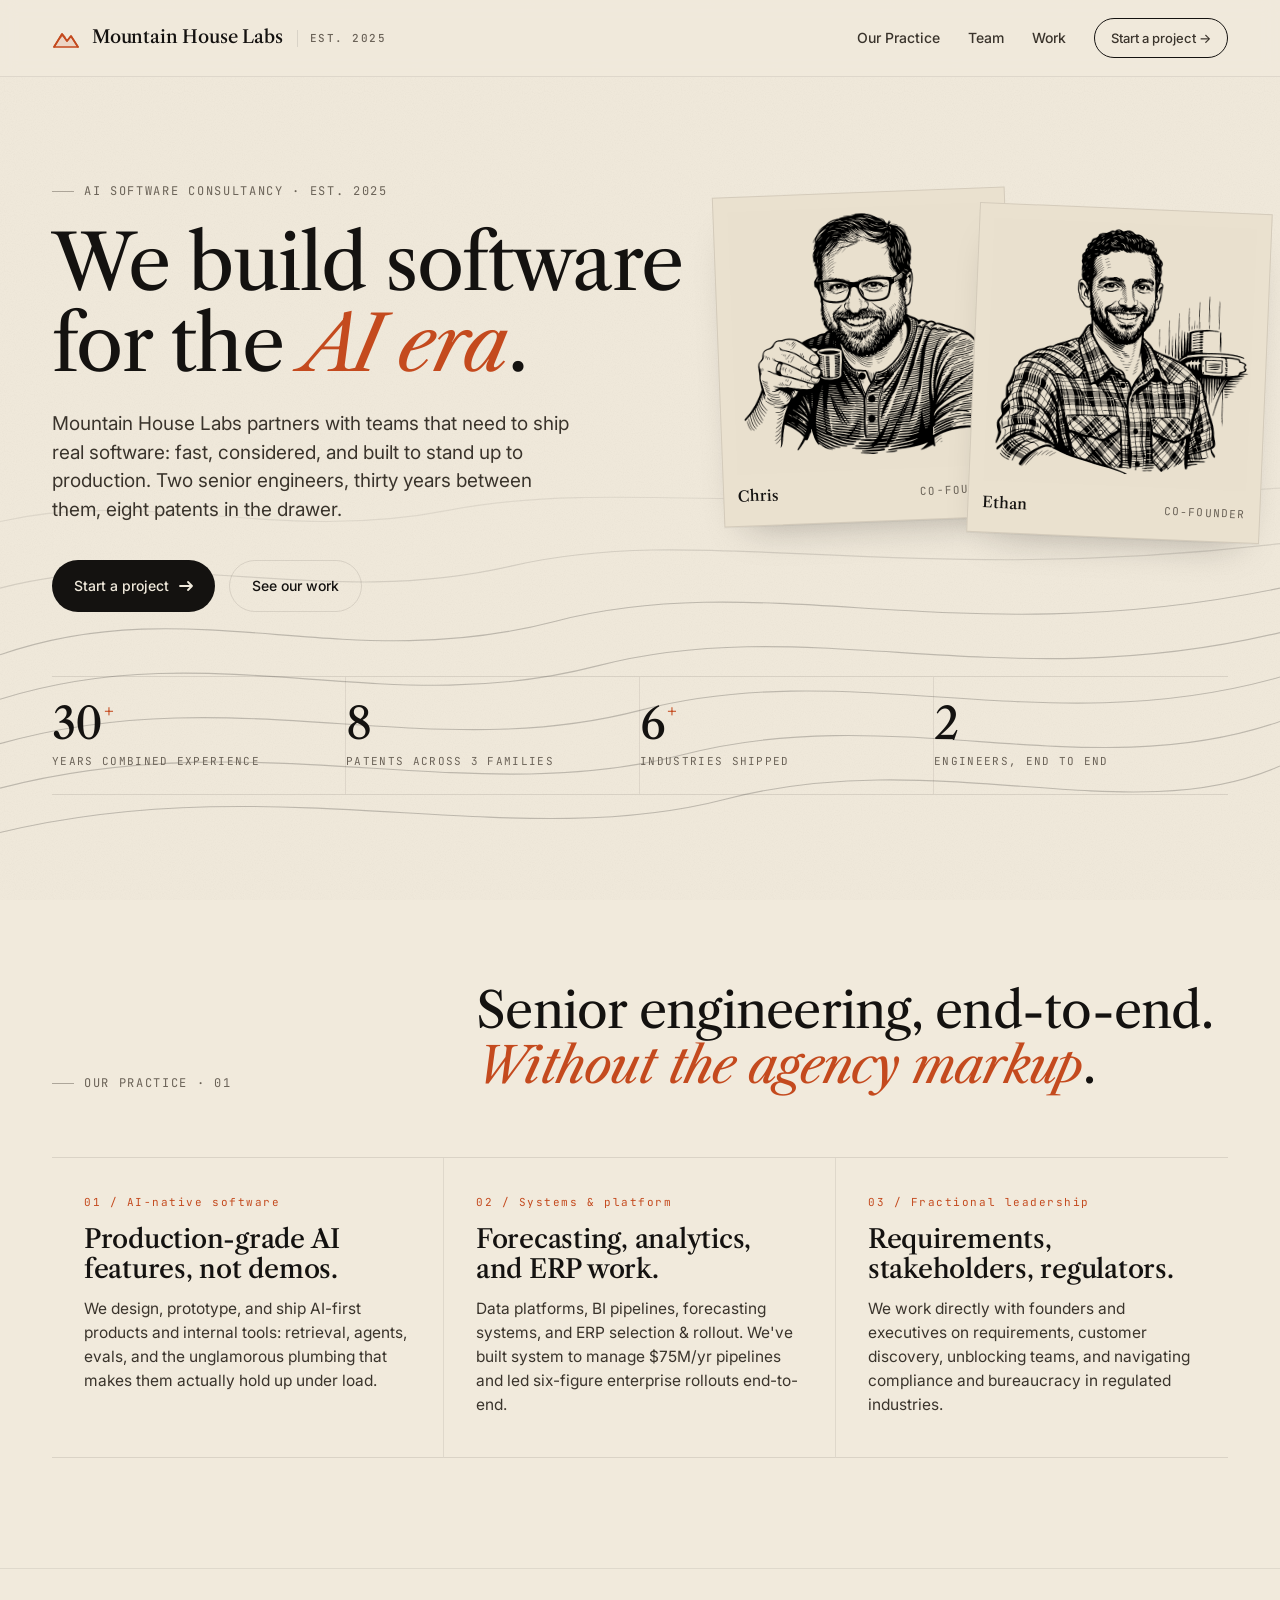
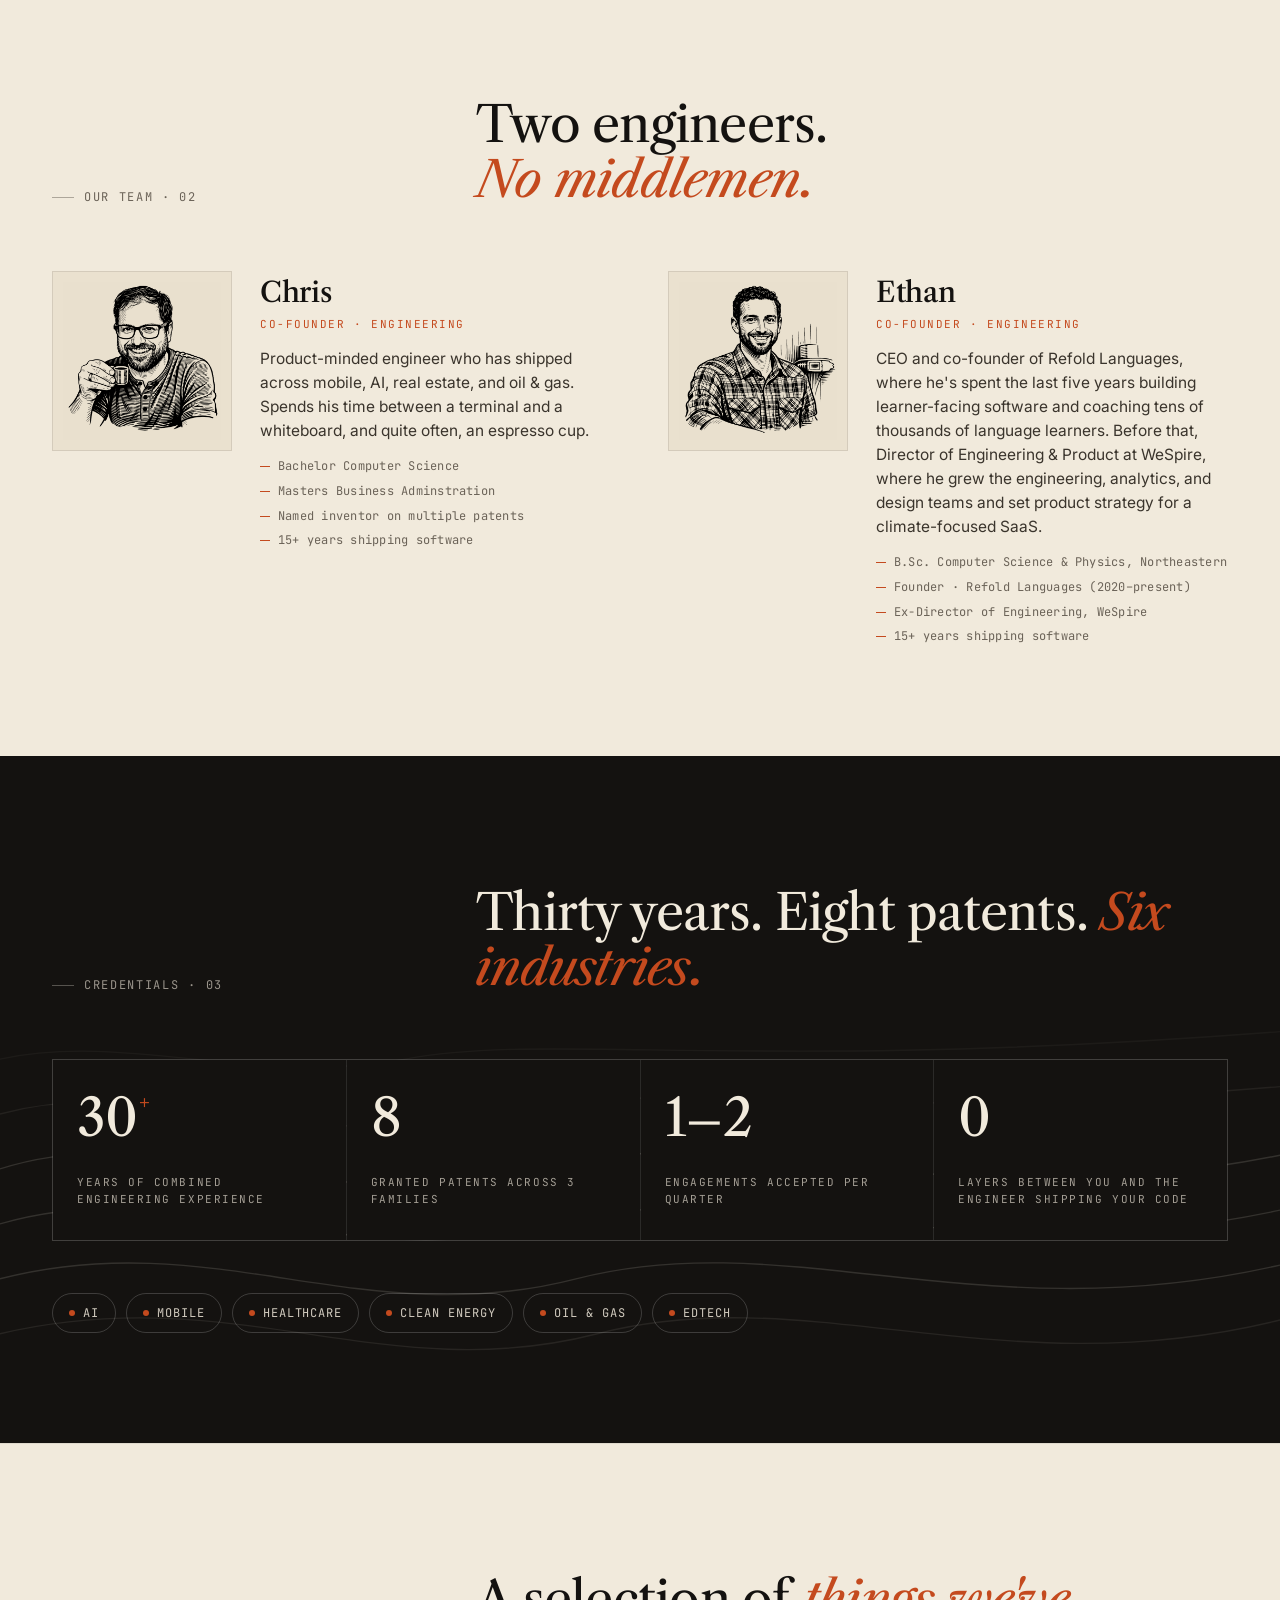
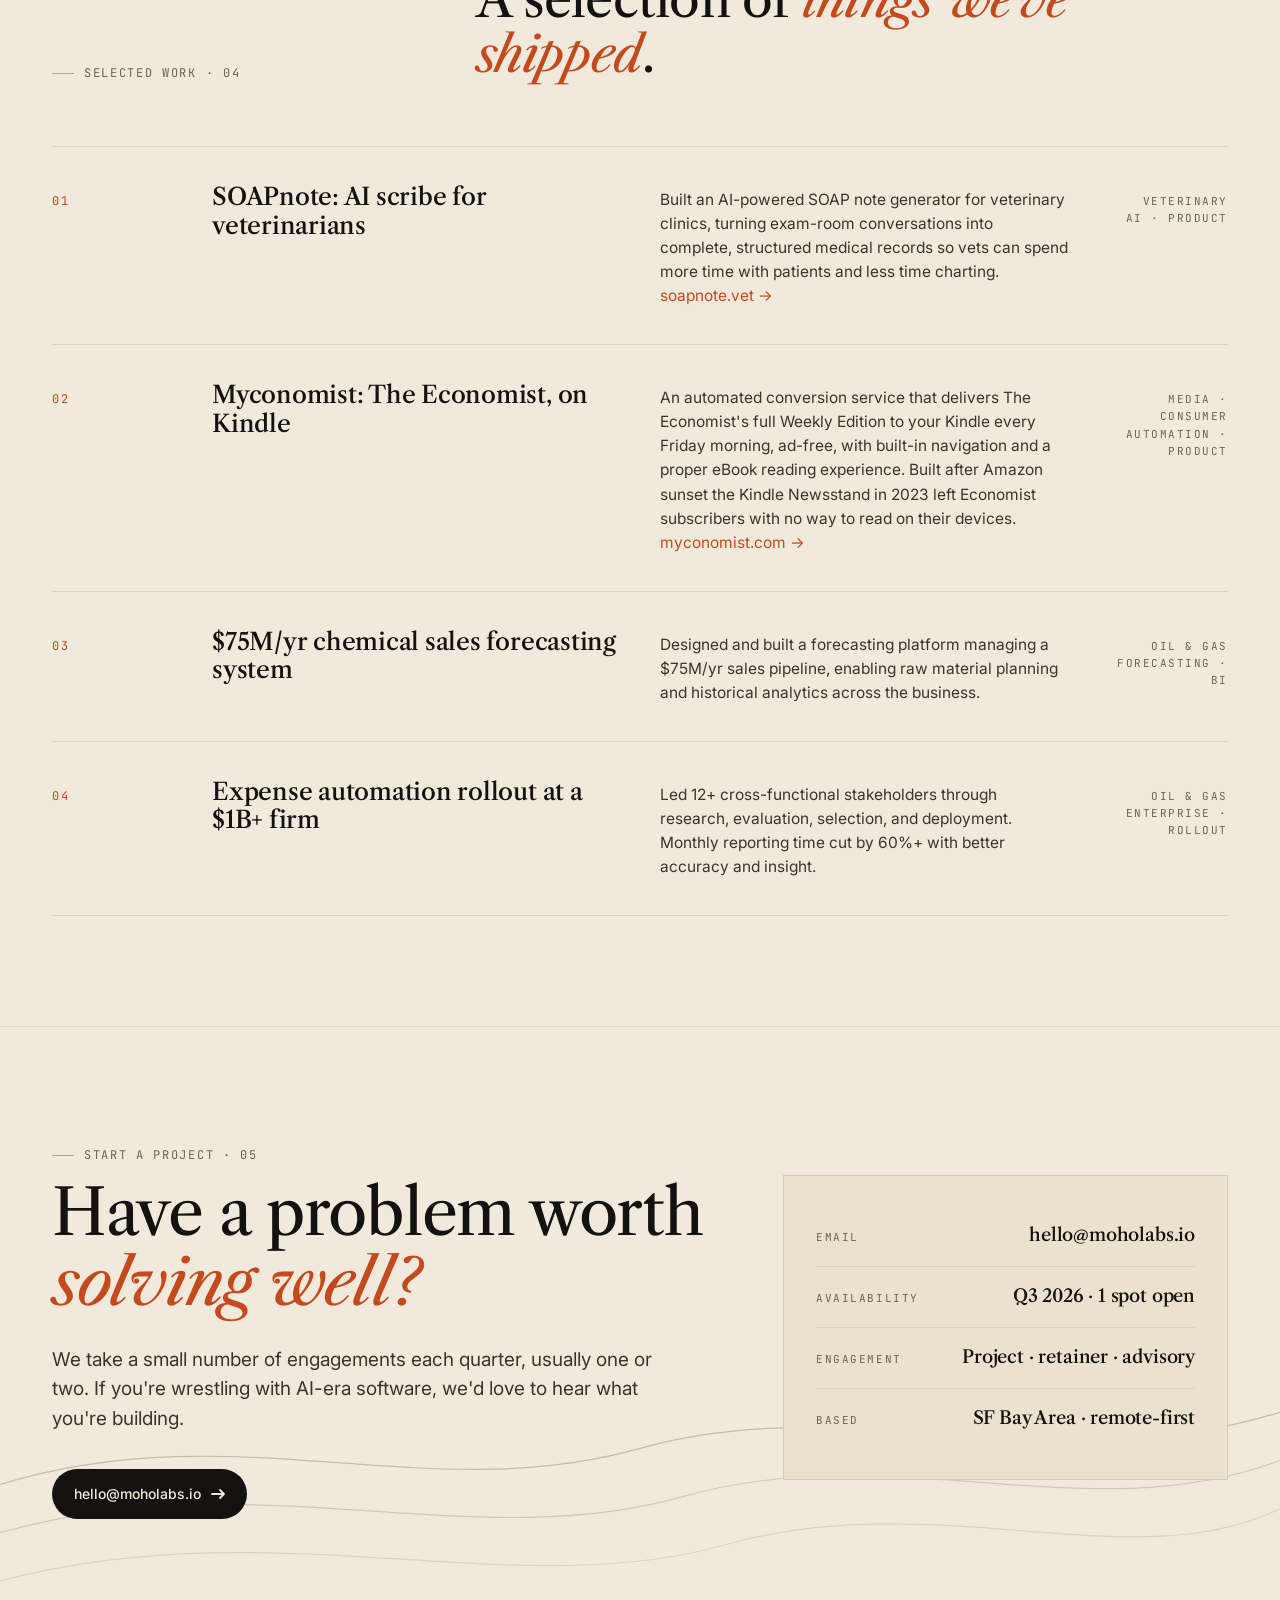
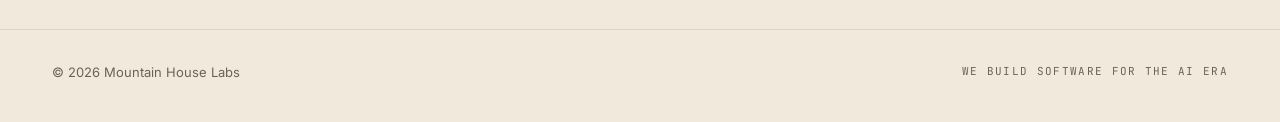
==== Mountain House Labs.html @ b5875a96 "content copy tweaks" ====
<!doctype html>
<html lang="en">
<head>
<meta charset="utf-8" />
<meta name="viewport" content="width=device-width, initial-scale=1" />
<title>Mountain House Labs. We build software for the AI era</title>
<meta name="description" content="Mountain House Labs is a software consultancy for the AI era. We partner with teams to ship real software, faster." />

<template id="__bundler_thumbnail" data-bg-color="#F1EADC">
  <svg viewBox="0 0 1200 800" xmlns="http://www.w3.org/2000/svg">
    <rect width="1200" height="800" fill="#F1EADC"/>
    <g fill="none" stroke="#141210" stroke-width="8" stroke-linejoin="round" stroke-linecap="round">
      <path d="M180 620 L460 260 L640 500 L800 330 L1020 620 Z" fill="#141210" fill-opacity=".10"/>
      <path d="M180 620 L460 260 L640 500 L800 330 L1020 620"/>
      <path d="M380 410 L500 290 L580 370" stroke="#C44A1E" stroke-opacity=".9"/>
    </g>
    <g fill="none" stroke="#141210" stroke-width="2" opacity=".35">
      <path d="M0 680 C 240 620 440 700 640 650 C 840 600 1020 680 1200 620"/>
      <path d="M0 720 C 260 660 480 740 680 690 C 880 640 1060 720 1200 660"/>
    </g>
  </svg>
</template>

<link rel="preconnect" href="https://fonts.googleapis.com">
<link rel="preconnect" href="https://fonts.gstatic.com" crossorigin>
<link href="https://fonts.googleapis.com/css2?family=Libre+Caslon+Text:ital,wght@0,400;0,700;1,400&family=Inter:wght@400;500;600&family=JetBrains+Mono:wght@400;500&display=swap" rel="stylesheet">

<script>
const TWEAKS = /*EDITMODE-BEGIN*/{
  "accent": "#C44A1E",
  "paper": "#F1EADC",
  "ink": "#141210",
  "heroVariant": "portraits",
  "showTopo": true,
  "tagline": "We build software for the AI era."
}/*EDITMODE-END*/;
</script>

<style>
  :root {
    --paper: #F1EADC;
    --paper-2: #EAE1CF;
    --ink: #141210;
    --ink-2: #3A342C;
    --stone: #6B6358;
    --stone-2: #938A7C;
    --line: #1412101A;
    --line-2: #14121014;
    --accent: #C44A1E;
    --accent-ink: #7A2A0E;
    --serif: 'Libre Caslon Text', 'Times New Roman', serif;
    --sans: 'Inter', system-ui, -apple-system, sans-serif;
    --mono: 'JetBrains Mono', ui-monospace, 'SF Mono', Menlo, monospace;
  }

  * { box-sizing: border-box; }
  html, body { margin: 0; padding: 0; }
  html { scroll-behavior: smooth; }
  body {
    font-family: var(--sans);
    color: var(--ink);
    background: var(--paper);
    font-size: 17px;
    line-height: 1.55;
    -webkit-font-smoothing: antialiased;
    -moz-osx-font-smoothing: grayscale;
    overflow-x: hidden;
  }

  /* Subtle paper grain */
  body::before {
    content: "";
    position: fixed; inset: 0;
    pointer-events: none;
    z-index: 1;
    background-image: url("data:image/svg+xml;utf8,<svg xmlns='http://www.w3.org/2000/svg' width='180' height='180'><filter id='n'><feTurbulence type='fractalNoise' baseFrequency='0.9' numOctaves='2' stitchTiles='stitch'/><feColorMatrix values='0 0 0 0 0.08  0 0 0 0 0.07  0 0 0 0 0.06  0 0 0 0.06 0'/></filter><rect width='100%25' height='100%25' filter='url(%23n)'/></svg>");
    opacity: .55;
    mix-blend-mode: multiply;
  }

  /* Topographic contour background — injected SVG, absolutely positioned per section */
  .topo {
    position: absolute; inset: 0;
    pointer-events: none;
    opacity: .22;
    color: var(--ink);
  }
  .topo svg { width: 100%; height: 100%; display: block; }

  a { color: inherit; }

  /* ------- Layout ------- */
  .wrap { max-width: 1240px; margin: 0 auto; padding: 0 32px; position: relative; z-index: 2; }
  @media (max-width: 720px) { .wrap { padding: 0 22px; } }

  /* ------- Labels ------- */
  .eyebrow {
    font-family: var(--mono);
    font-size: 12px;
    letter-spacing: .14em;
    text-transform: uppercase;
    color: var(--stone);
    display: inline-flex;
    align-items: center;
    gap: 10px;
  }
  .eyebrow::before {
    content: "";
    width: 22px; height: 1px;
    background: currentColor;
    opacity: .5;
  }

  /* ------- Nav ------- */
  nav.top {
    position: sticky; top: 0;
    z-index: 50;
    backdrop-filter: blur(8px);
    -webkit-backdrop-filter: blur(8px);
    background: color-mix(in oklab, var(--paper) 82%, transparent);
    border-bottom: 1px solid var(--line-2);
  }
  nav.top .wrap {
    display: flex; align-items: center; justify-content: space-between;
    padding-top: 18px; padding-bottom: 18px;
  }
  .brand {
    display: flex; align-items: center; gap: 12px;
    text-decoration: none;
    color: var(--ink);
    font-family: var(--serif);
    font-weight: 500;
    font-size: 18px;
    letter-spacing: -0.01em;
  }
  .brand .mark {
    width: 28px; height: 28px;
    display: grid; place-items: center;
    color: var(--accent);
  }
  .brand .mark svg { width: 100%; height: 100%; }
  .brand em {
    font-style: normal;
    color: var(--stone);
    font-family: var(--mono);
    font-size: 11px;
    letter-spacing: .14em;
    text-transform: uppercase;
    margin-left: 2px;
    padding-left: 12px;
    border-left: 1px solid var(--line);
  }
  .navlinks { display: flex; gap: 28px; align-items: center; }
  .navlinks a {
    text-decoration: none;
    color: var(--ink-2);
    font-size: 14px;
    font-weight: 500;
  }
  .navlinks a:hover { color: var(--accent); }
  .navlinks .cta {
    border: 1px solid var(--ink);
    padding: 9px 16px;
    border-radius: 999px;
    font-size: 13px;
    transition: background .15s ease, color .15s ease;
  }
  .navlinks .cta:hover { background: var(--ink); color: var(--paper); }
  @media (max-width: 720px) {
    .navlinks a:not(.cta) { display: none; }
  }

  /* ------- Hero ------- */
  .hero {
    position: relative;
    padding: 96px 0 60px;
    overflow: hidden;
  }
  .hero-grid {
    display: grid;
    grid-template-columns: 1.15fr .85fr;
    gap: 64px;
    align-items: center;
  }
  @media (max-width: 960px) {
    .hero-grid { grid-template-columns: 1fr; gap: 48px; }
  }

  .h-disp {
    font-family: var(--serif);
    font-weight: 400;
    font-size: clamp(44px, 6vw, 80px);
    line-height: 1.05;
    letter-spacing: -0.02em;
    margin: 22px 0 26px;
    color: var(--ink);
  }
  .h-disp .accent {
    font-style: italic;
    font-weight: 400;
    color: var(--accent);
  }
  .h-sub {
    font-size: 19px;
    line-height: 1.5;
    color: var(--ink-2);
    max-width: 44ch;
    margin: 0 0 36px;
  }
  .btn-row { display: flex; gap: 14px; flex-wrap: wrap; }
  .btn {
    display: inline-flex; align-items: center; gap: 10px;
    text-decoration: none;
    font-size: 14px;
    font-weight: 500;
    padding: 14px 22px;
    border-radius: 999px;
    transition: transform .15s ease, background .15s ease, color .15s ease;
  }
  .btn-primary {
    background: var(--ink);
    color: var(--paper);
  }
  .btn-primary:hover { background: var(--accent); transform: translateY(-1px); }
  .btn-ghost {
    border: 1px solid var(--line);
    color: var(--ink);
  }
  .btn-ghost:hover { border-color: var(--ink); transform: translateY(-1px); }
  .btn .arr {
    transition: transform .2s ease;
  }
  .btn:hover .arr { transform: translateX(3px); }

  /* Hero visual: dual portrait stack */
  .hero-visual {
    position: relative;
    aspect-ratio: 1 / 1.05;
  }
  .portrait-card {
    position: absolute;
    width: 72%;
    background: var(--paper-2);
    border: 1px solid var(--line);
    padding: 14px 14px 18px;
    box-shadow: 0 1px 0 rgba(0,0,0,.04), 0 20px 40px -24px rgba(20,18,16,.35);
  }
  .portrait-card img {
    width: 100%; display: block;
    background: var(--paper);
    mix-blend-mode: multiply;
  }
  .portrait-card .cap {
    display: flex; justify-content: space-between; align-items: baseline;
    margin-top: 10px;
    font-family: var(--mono);
    font-size: 11px;
    letter-spacing: .1em;
    text-transform: uppercase;
    color: var(--stone);
  }
  .portrait-card .cap b {
    font-family: var(--serif);
    font-weight: 500;
    font-size: 15px;
    letter-spacing: 0;
    text-transform: none;
    color: var(--ink);
  }
  .portrait-card {
    width: 62%;
  }
  .portrait-card.chris { top: 0; left: -8%; transform: rotate(-2.2deg); }
  .portrait-card.ethan { top: 4%; right: -8%; transform: rotate(2.4deg); }
  .hero-visual { aspect-ratio: 1 / 0.85; }
  .portrait-card:hover { transform: rotate(0) scale(1.02); transition: transform .4s cubic-bezier(.2,.8,.2,1); z-index: 3; }

  /* Stats strip */
  .stats {
    margin-top: 64px;
    border-top: 1px solid var(--line);
    border-bottom: 1px solid var(--line);
    display: grid;
    grid-template-columns: repeat(4, 1fr);
  }
  .stat {
    padding: 24px 0;
    border-right: 1px solid var(--line-2);
  }
  .stat:last-child { border-right: 0; }
  .stat .n {
    font-family: var(--serif);
    font-size: 44px;
    line-height: 1;
    font-weight: 400;
    letter-spacing: -0.02em;
  }
  .stat .n sup { font-size: 20px; color: var(--accent); vertical-align: top; margin-left: 2px; }
  .stat .l {
    font-family: var(--mono);
    font-size: 11px;
    letter-spacing: .12em;
    text-transform: uppercase;
    color: var(--stone);
    margin-top: 8px;
  }
  @media (max-width: 720px) {
    .stats { grid-template-columns: repeat(2, 1fr); }
    .stat { padding: 18px 0; border-bottom: 1px solid var(--line-2); }
    .stat:nth-child(2n) { border-right: 0; }
  }

  /* ------- Section scaffolding ------- */
  section.sec {
    position: relative;
    padding: 110px 0;
  }
  section.sec + section.sec { border-top: 1px solid var(--line-2); }
  .sec-head {
    display: grid;
    grid-template-columns: 1fr 2fr;
    gap: 48px;
    margin-bottom: 64px;
    align-items: end;
  }
  @media (max-width: 820px) {
    section.sec { padding: 80px 0; }
    .sec-head { grid-template-columns: 1fr; gap: 20px; margin-bottom: 40px; }
  }
  .sec-title {
    font-family: var(--serif);
    font-weight: 400;
    font-size: clamp(32px, 4vw, 50px);
    line-height: 1.1;
    letter-spacing: -0.015em;
    margin: 18px 0 0;
  }
  .sec-title em { font-style: italic; color: var(--accent); }
  .sec-lede {
    color: var(--ink-2);
    font-size: 19px;
    line-height: 1.55;
    max-width: 56ch;
  }

  /* ------- What we do ------- */
  .services {
    display: grid;
    grid-template-columns: repeat(3, 1fr);
    gap: 0;
    border-top: 1px solid var(--line);
  }
  .service {
    padding: 36px 32px 40px;
    border-right: 1px solid var(--line-2);
    border-bottom: 1px solid var(--line);
    position: relative;
    transition: background .2s ease;
  }
  .service:nth-child(3n) { border-right: 0; }
  .service:hover { background: color-mix(in oklab, var(--paper-2) 60%, transparent); }
  .service .num {
    font-family: var(--mono);
    font-size: 11px;
    letter-spacing: .14em;
    color: var(--accent);
  }
  .service h3 {
    font-family: var(--serif);
    font-weight: 500;
    font-size: 26px;
    line-height: 1.15;
    letter-spacing: -0.01em;
    margin: 14px 0 12px;
  }
  .service p {
    color: var(--ink-2);
    font-size: 15.5px;
    line-height: 1.55;
    margin: 0;
  }
  @media (max-width: 820px) {
    .services { grid-template-columns: 1fr; }
    .service { border-right: 0; }
  }

  /* ------- Team ------- */
  .team {
    display: grid;
    grid-template-columns: 1fr 1fr;
    gap: 56px;
  }
  @media (max-width: 820px) {
    .team { grid-template-columns: 1fr; gap: 40px; }
  }
  .person {
    display: grid;
    grid-template-columns: 180px 1fr;
    gap: 28px;
    align-items: start;
  }
  @media (max-width: 520px) {
    .person { grid-template-columns: 140px 1fr; gap: 20px; }
  }
  .person .ph {
    background: var(--paper-2);
    border: 1px solid var(--line);
    padding: 10px;
  }
  .person .ph img {
    width: 100%; display: block;
    mix-blend-mode: multiply;
  }
  .person h4 {
    font-family: var(--serif);
    font-weight: 500;
    font-size: 28px;
    letter-spacing: -0.01em;
    margin: 0 0 2px;
  }
  .person .role {
    font-family: var(--mono);
    font-size: 11px;
    letter-spacing: .14em;
    text-transform: uppercase;
    color: var(--accent);
    margin-bottom: 14px;
  }
  .person p {
    color: var(--ink-2);
    font-size: 15.5px;
    line-height: 1.55;
    margin: 0 0 14px;
  }
  .creds {
    list-style: none;
    padding: 0; margin: 8px 0 0;
    display: flex; flex-direction: column; gap: 6px;
  }
  .creds li {
    font-family: var(--mono);
    font-size: 12px;
    color: var(--stone);
    letter-spacing: .02em;
    padding-left: 18px;
    position: relative;
  }
  .creds li::before {
    content: "";
    position: absolute;
    left: 0; top: 9px;
    width: 10px; height: 1px;
    background: var(--accent);
  }

  /* ------- Credentials band ------- */
  .band {
    background: var(--ink);
    color: var(--paper);
    position: relative;
    overflow: hidden;
  }
  .band .topo { opacity: .14; color: var(--paper); }
  .band .sec-title { color: var(--paper); }
  .band .sec-lede { color: color-mix(in oklab, var(--paper) 75%, transparent); }
  .band .eyebrow { color: color-mix(in oklab, var(--paper) 60%, transparent); }

  .cred-grid {
    display: grid;
    grid-template-columns: repeat(4, 1fr);
    gap: 1px;
    background: rgba(255,255,255,.1);
    border: 1px solid rgba(255,255,255,.1);
  }
  .cred-grid .cell {
    background: var(--ink);
    padding: 32px 24px;
    min-height: 180px;
    display: flex; flex-direction: column; justify-content: space-between;
  }
  @media (max-width: 820px) { .cred-grid { grid-template-columns: repeat(2, 1fr); } }
  @media (max-width: 520px) { .cred-grid { grid-template-columns: 1fr; } }
  .cell .big {
    font-family: var(--serif);
    font-size: 52px;
    line-height: 1;
    font-weight: 400;
    letter-spacing: -0.02em;
    color: var(--paper);
  }
  .cell .big sup { font-size: 22px; color: var(--accent); vertical-align: top; margin-left: 2px; }
  .cell .txt {
    font-family: var(--mono);
    font-size: 11px;
    letter-spacing: .14em;
    text-transform: uppercase;
    color: color-mix(in oklab, var(--paper) 65%, transparent);
    margin-top: 20px;
  }

  .industries {
    margin-top: 52px;
    display: flex;
    flex-wrap: wrap;
    gap: 10px 10px;
  }
  .industry {
    font-family: var(--mono);
    font-size: 12px;
    letter-spacing: .08em;
    text-transform: uppercase;
    padding: 10px 16px;
    border: 1px solid rgba(255,255,255,.18);
    border-radius: 999px;
    color: color-mix(in oklab, var(--paper) 85%, transparent);
  }
  .industry .dot {
    display: inline-block; width: 6px; height: 6px;
    background: var(--accent); border-radius: 50%;
    margin-right: 8px; vertical-align: middle;
  }

  /* ------- Work ------- */
  .work {
    display: grid;
    gap: 0;
  }
  .case {
    display: grid;
    grid-template-columns: 120px 1fr 1fr 120px;
    gap: 40px;
    padding: 36px 0;
    border-top: 1px solid var(--line);
    align-items: baseline;
    transition: background .2s ease, padding .2s ease;
  }
  .case:last-child { border-bottom: 1px solid var(--line); }
  .case:hover { background: color-mix(in oklab, var(--paper-2) 55%, transparent); }
  .case .idx {
    font-family: var(--mono);
    font-size: 12px;
    color: var(--accent);
    letter-spacing: .14em;
  }
  .case h4 {
    font-family: var(--serif);
    font-weight: 500;
    font-size: 24px;
    line-height: 1.2;
    letter-spacing: -0.01em;
    margin: 0;
  }
  .case p {
    color: var(--ink-2);
    font-size: 15.5px;
    line-height: 1.55;
    margin: 0;
  }
  .case .meta {
    font-family: var(--mono);
    font-size: 11px;
    letter-spacing: .14em;
    text-transform: uppercase;
    color: var(--stone);
    text-align: right;
  }
  @media (max-width: 820px) {
    .case { grid-template-columns: 1fr; gap: 10px; padding: 28px 0; }
    .case .meta { text-align: left; }
  }

  /* ------- CTA / contact ------- */
  .contact {
    padding: 130px 0;
    position: relative;
    overflow: hidden;
  }
  .contact-inner {
    display: grid;
    grid-template-columns: 1.2fr .8fr;
    gap: 64px;
    align-items: center;
  }
  @media (max-width: 820px) {
    .contact { padding: 90px 0; }
    .contact-inner { grid-template-columns: 1fr; gap: 40px; }
  }
  .contact h2 {
    font-family: var(--serif);
    font-weight: 400;
    font-size: clamp(38px, 5vw, 68px);
    line-height: 1.08;
    letter-spacing: -0.02em;
    margin: 14px 0 28px;
  }
  .contact h2 em { font-style: italic; color: var(--accent); }
  .contact .lede {
    font-size: 19px;
    color: var(--ink-2);
    max-width: 52ch;
    margin: 0 0 36px;
  }
  .contact-card {
    background: var(--paper-2);
    border: 1px solid var(--line);
    padding: 30px 32px;
  }
  .contact-card .row {
    display: flex; justify-content: space-between; align-items: baseline;
    padding: 16px 0;
    border-bottom: 1px solid var(--line-2);
    font-size: 15px;
  }
  .contact-card .row:last-child { border-bottom: 0; }
  .contact-card .row .k {
    font-family: var(--mono);
    font-size: 11px;
    letter-spacing: .14em;
    text-transform: uppercase;
    color: var(--stone);
  }
  .contact-card .row a {
    font-family: var(--serif);
    font-weight: 500;
    font-size: 18px;
    text-decoration: none;
    color: var(--ink);
    letter-spacing: -0.01em;
  }
  .contact-card .row a:hover { color: var(--accent); }

  /* ------- Footer ------- */
  footer.foot {
    border-top: 1px solid var(--line);
    padding: 32px 0 40px;
    font-size: 13px;
    color: var(--stone);
  }
  footer.foot .wrap {
    display: flex; justify-content: space-between; align-items: center;
    flex-wrap: wrap; gap: 16px;
  }
  footer.foot .mono { font-family: var(--mono); font-size: 11px; letter-spacing: .12em; text-transform: uppercase; }

  /* ------- Tweaks panel ------- */
  #tweaks-panel {
    position: fixed;
    right: 18px; bottom: 18px;
    z-index: 100;
    background: var(--paper);
    border: 1px solid var(--ink);
    padding: 16px 18px;
    width: 280px;
    box-shadow: 0 20px 50px -20px rgba(20,18,16,.5);
    display: none;
    font-family: var(--sans);
  }
  #tweaks-panel.open { display: block; }
  #tweaks-panel h5 {
    font-family: var(--serif);
    font-weight: 500;
    font-size: 16px;
    margin: 0 0 14px;
    display: flex; justify-content: space-between; align-items: center;
  }
  #tweaks-panel h5 .close {
    font-family: var(--mono);
    font-size: 11px;
    color: var(--stone);
    cursor: pointer;
    border: 0; background: none;
  }
  #tweaks-panel label {
    display: block;
    font-family: var(--mono);
    font-size: 10px;
    letter-spacing: .12em;
    text-transform: uppercase;
    color: var(--stone);
    margin: 12px 0 6px;
  }
  #tweaks-panel .swatches { display: flex; gap: 8px; }
  #tweaks-panel .sw {
    width: 28px; height: 28px; border-radius: 50%;
    border: 2px solid var(--paper);
    box-shadow: 0 0 0 1px var(--line);
    cursor: pointer;
  }
  #tweaks-panel .sw.on { box-shadow: 0 0 0 2px var(--ink); }
  #tweaks-panel input[type="text"] {
    width: 100%;
    border: 1px solid var(--line);
    padding: 8px 10px;
    font-family: var(--sans);
    font-size: 13px;
    background: var(--paper-2);
    color: var(--ink);
  }
  #tweaks-panel .toggle {
    display: flex; align-items: center; justify-content: space-between;
    font-size: 13px;
    padding: 8px 0;
  }
  #tweaks-panel .toggle input { accent-color: var(--accent); }

  /* Fade-in on scroll */
  .reveal { opacity: 0; transform: translateY(14px); transition: opacity .7s ease, transform .7s ease; }
  .reveal.in { opacity: 1; transform: none; }
</style>
</head>
<body>

<!-- NAV -->
<nav class="top">
  <div class="wrap">
    <a href="#top" class="brand" aria-label="Mountain House Labs">
      <span class="mark" aria-hidden="true">
        <svg viewBox="0 0 28 28" fill="none" stroke="currentColor" stroke-width="1.6" stroke-linejoin="round" stroke-linecap="round">
          <path d="M2 23 L10 10 L15 17 L19 12 L26 23 Z" fill="currentColor" fill-opacity=".12"/>
          <path d="M2 23 L10 10 L15 17 L19 12 L26 23"/>
          <path d="M8 14 L11 11 L13 13" opacity=".55"/>
        </svg>
      </span>
      Mountain House Labs
      <em>EST. 2025</em>
    </a>
    <div class="navlinks">
      <a href="#services">Our Practice</a>
      <a href="#team">Team</a>
      <a href="#work">Work</a>
      <a href="#contact" class="cta">Start a project →</a>
    </div>
  </div>
</nav>

<!-- HERO -->
<header class="hero" id="top">
  <div class="topo" aria-hidden="true">
    <svg viewBox="0 0 1200 700" preserveAspectRatio="none" fill="none" stroke="currentColor" stroke-width="1">
      <path d="M0 520 C 180 460 320 540 520 490 C 720 440 900 520 1200 460"/>
      <path d="M0 560 C 200 500 360 580 560 530 C 760 480 940 560 1200 500"/>
      <path d="M0 600 C 220 540 400 620 600 570 C 800 520 980 600 1200 540"/>
      <path d="M0 640 C 240 580 440 660 640 610 C 840 560 1020 640 1200 580"/>
      <path d="M0 680 C 260 620 480 700 680 650 C 880 600 1060 680 1200 620"/>
      <path d="M0 460 C 160 420 300 480 480 440 C 660 400 840 460 1200 420" opacity=".55"/>
      <path d="M0 400 C 140 370 260 420 420 390 C 580 360 760 400 1200 370" opacity=".35"/>
    </svg>
  </div>

  <div class="wrap">
    <div class="hero-grid">
      <div class="hero-copy reveal">
        <div class="eyebrow"><span>AI Software Consultancy · Est. 2025</span></div>
        <h1 class="h-disp">
          We build software for the <span class="accent" id="accent-word">AI era</span>.
        </h1>
        <p class="h-sub">
          Mountain House Labs partners with teams that need to ship real software: fast, considered, and built to stand up to production. Two senior engineers, thirty years between them, eight patents in the drawer.
        </p>
        <div class="btn-row">
          <a href="#contact" class="btn btn-primary">
            Start a project
            <svg class="arr" width="14" height="10" viewBox="0 0 14 10" fill="none" stroke="currentColor" stroke-width="1.8" stroke-linecap="round" stroke-linejoin="round"><path d="M1 5 H13 M9 1 L13 5 L9 9"/></svg>
          </a>
          <a href="#work" class="btn btn-ghost">See our work</a>
        </div>
      </div>

      <div class="hero-visual reveal" aria-hidden="true">
        <div class="portrait-card chris">
          <img src="[data-uri]" alt="" />
          <div class="cap">
            <b>Chris</b>
            <span>Co-founder</span>
          </div>
        </div>
        <div class="portrait-card ethan">
          <img src="[data-uri]" alt="" />
          <div class="cap">
            <b>Ethan</b>
            <span>Co-founder</span>
          </div>
        </div>
      </div>
    </div>

    <div class="stats reveal">
      <div class="stat"><div class="n">30<sup>+</sup></div><div class="l">Years combined experience</div></div>
      <div class="stat"><div class="n">8</div><div class="l">Patents across 3 families</div></div>
      <div class="stat"><div class="n">6<sup>+</sup></div><div class="l">Industries shipped</div></div>
      <div class="stat"><div class="n">2</div><div class="l">Engineers, end to end</div></div>
    </div>
  </div>
</header>

<!-- SERVICES -->
<section class="sec" id="services">
  <div class="wrap">
    <div class="sec-head">
      <div class="eyebrow"><span>Our Practice · 01</span></div>
      <h2 class="sec-title">Senior engineering, end-to-end. <em>Without the agency markup</em>.</h2>
    </div>

    <div class="services">
      <div class="service reveal">
        <div class="num">01 / AI-native software</div>
        <h3>Production-grade AI features, not demos.</h3>
        <p>We design, prototype, and ship AI-first products and internal tools: retrieval, agents, evals, and the unglamorous plumbing that makes them actually hold up under load.</p>
      </div>
      <div class="service reveal">
        <div class="num">02 / Systems & platform</div>
        <h3>Forecasting, analytics, and ERP work.</h3>
        <p>Data platforms, BI pipelines, forecasting systems, and ERP selection & rollout. We've built system to manage $75M/yr pipelines and led six-figure enterprise rollouts end-to-end.</p>
      </div>
      <div class="service reveal">
        <div class="num">03 / Fractional leadership</div>
        <h3>Requirements, stakeholders, regulators.</h3>
        <p>We work directly with founders and executives on requirements, customer discovery, unblocking teams, and navigating compliance and bureaucracy in regulated industries.</p>
      </div>
    </div>
  </div>
</section>

<!-- TEAM -->
<section class="sec" id="team">
  <div class="wrap">
    <div class="sec-head">
      <div class="eyebrow"><span>Our team · 02</span></div>
      <h2 class="sec-title">Two engineers.<br/><em>No middlemen.</em></h2>
    </div>

    <div class="team">
      <div class="person reveal">
        <div class="ph"><img src="[data-uri]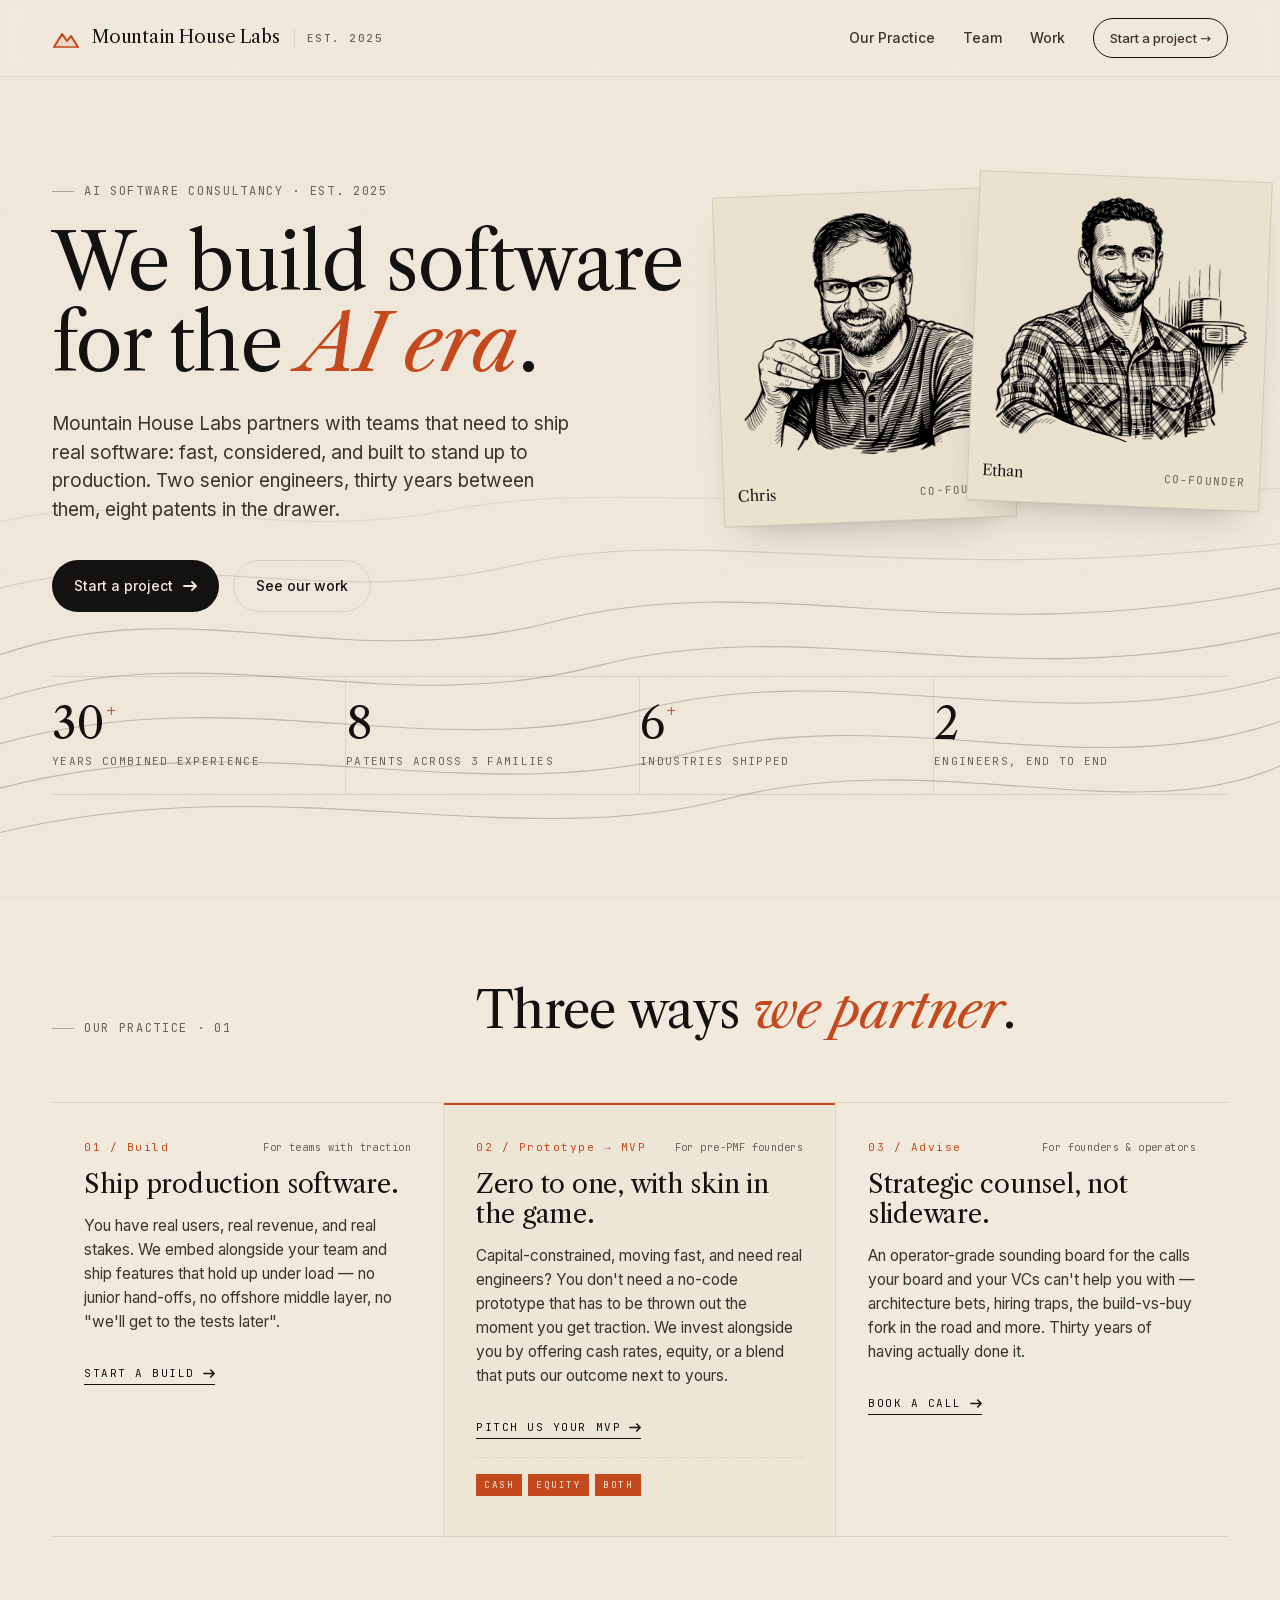
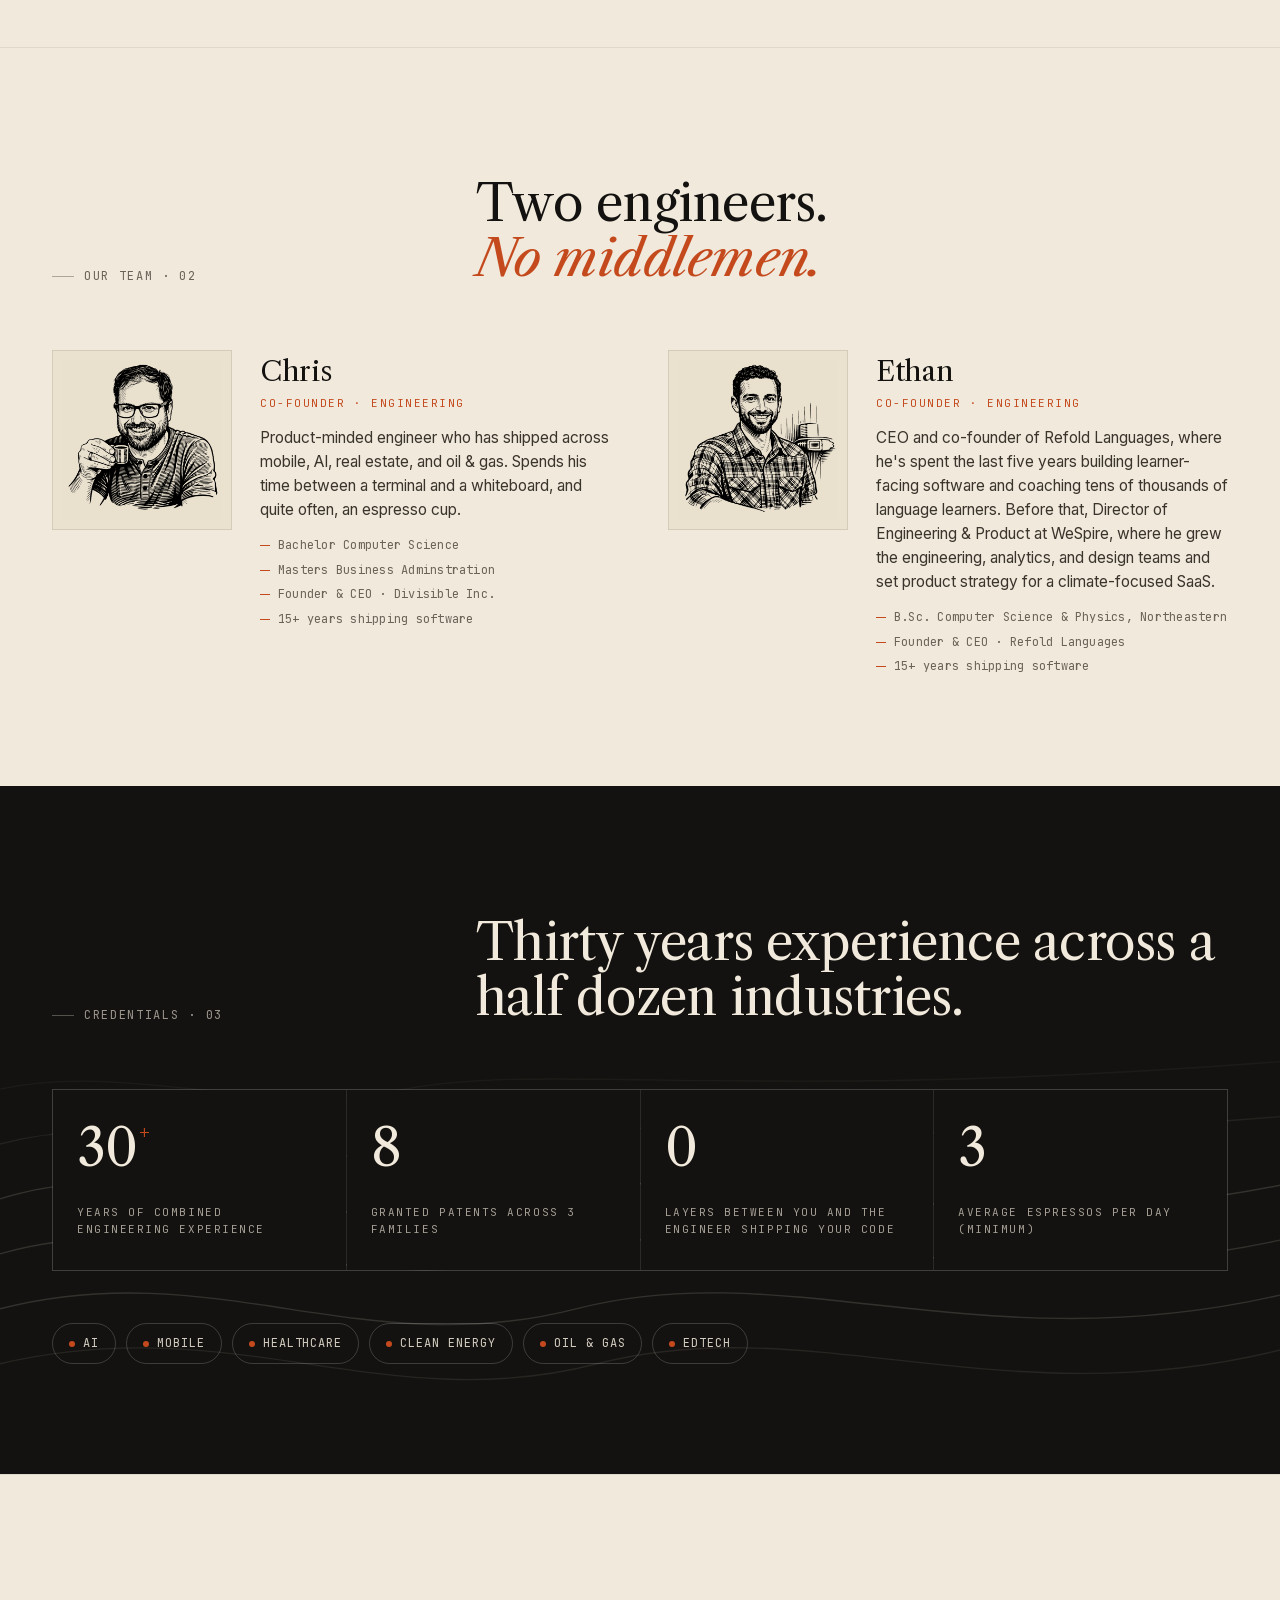
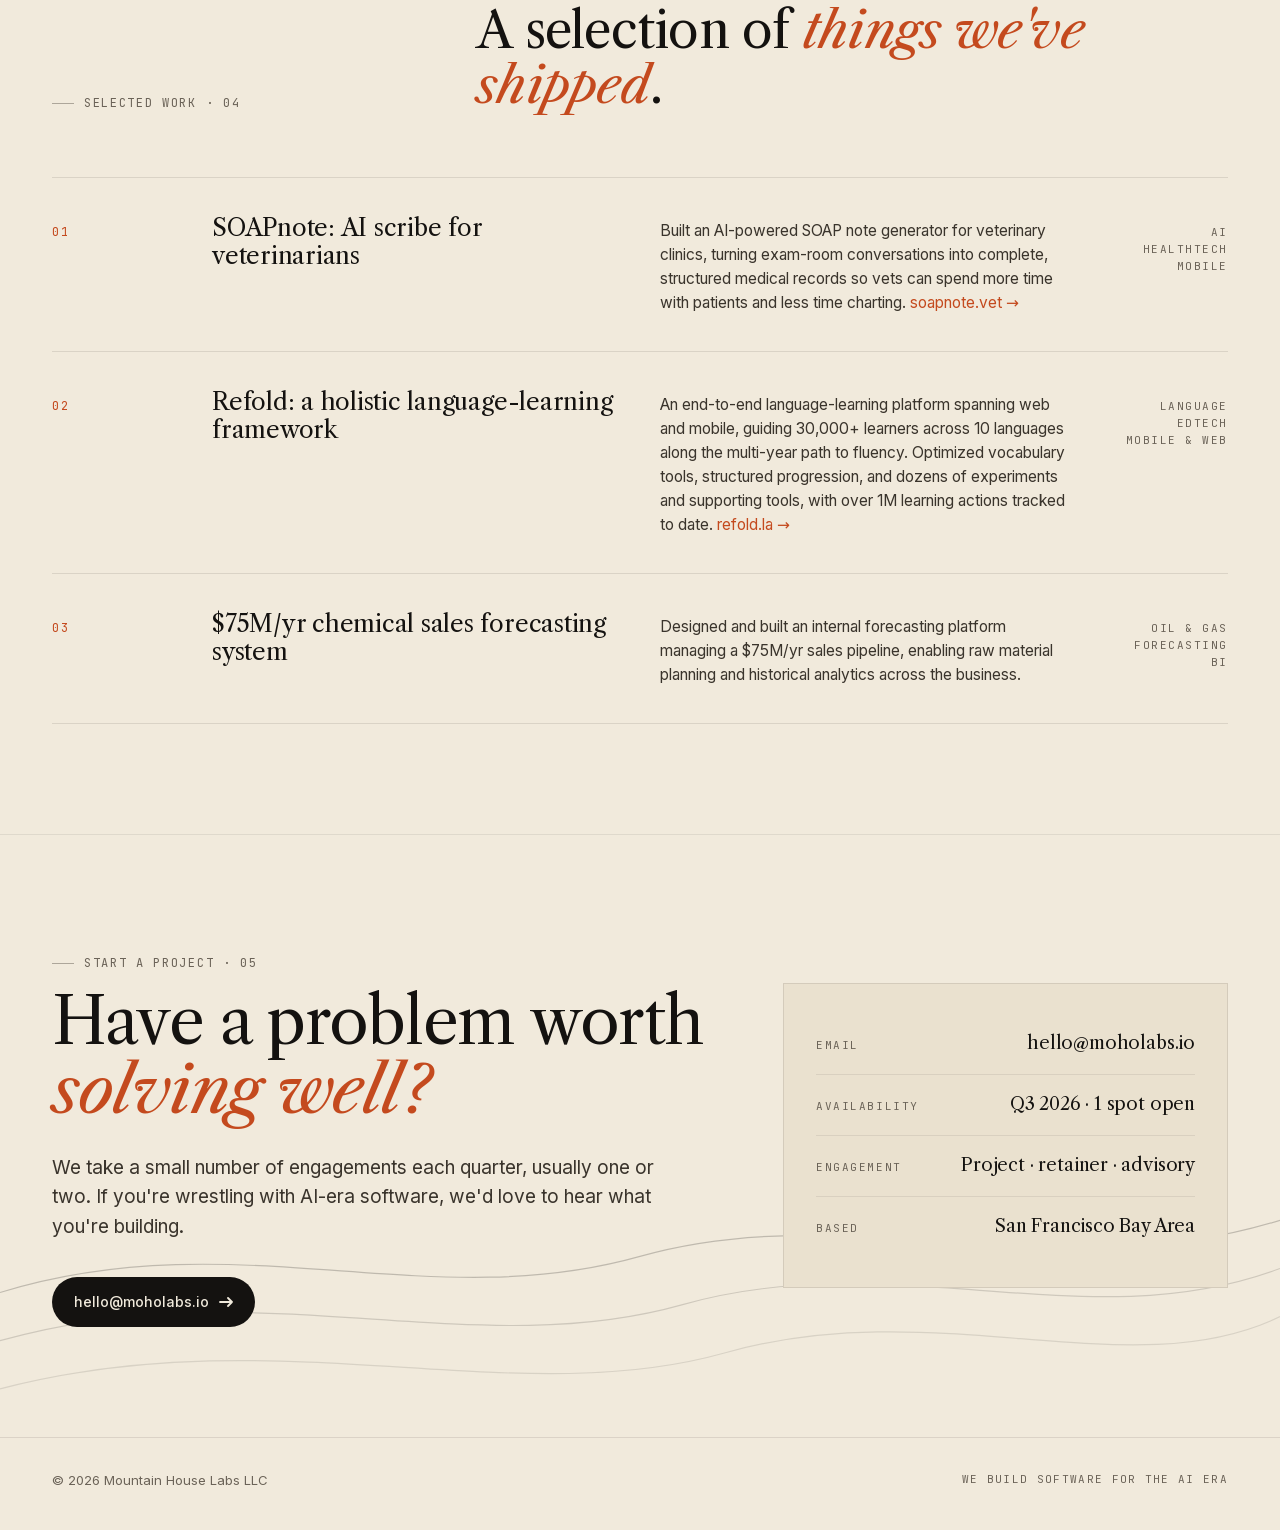
